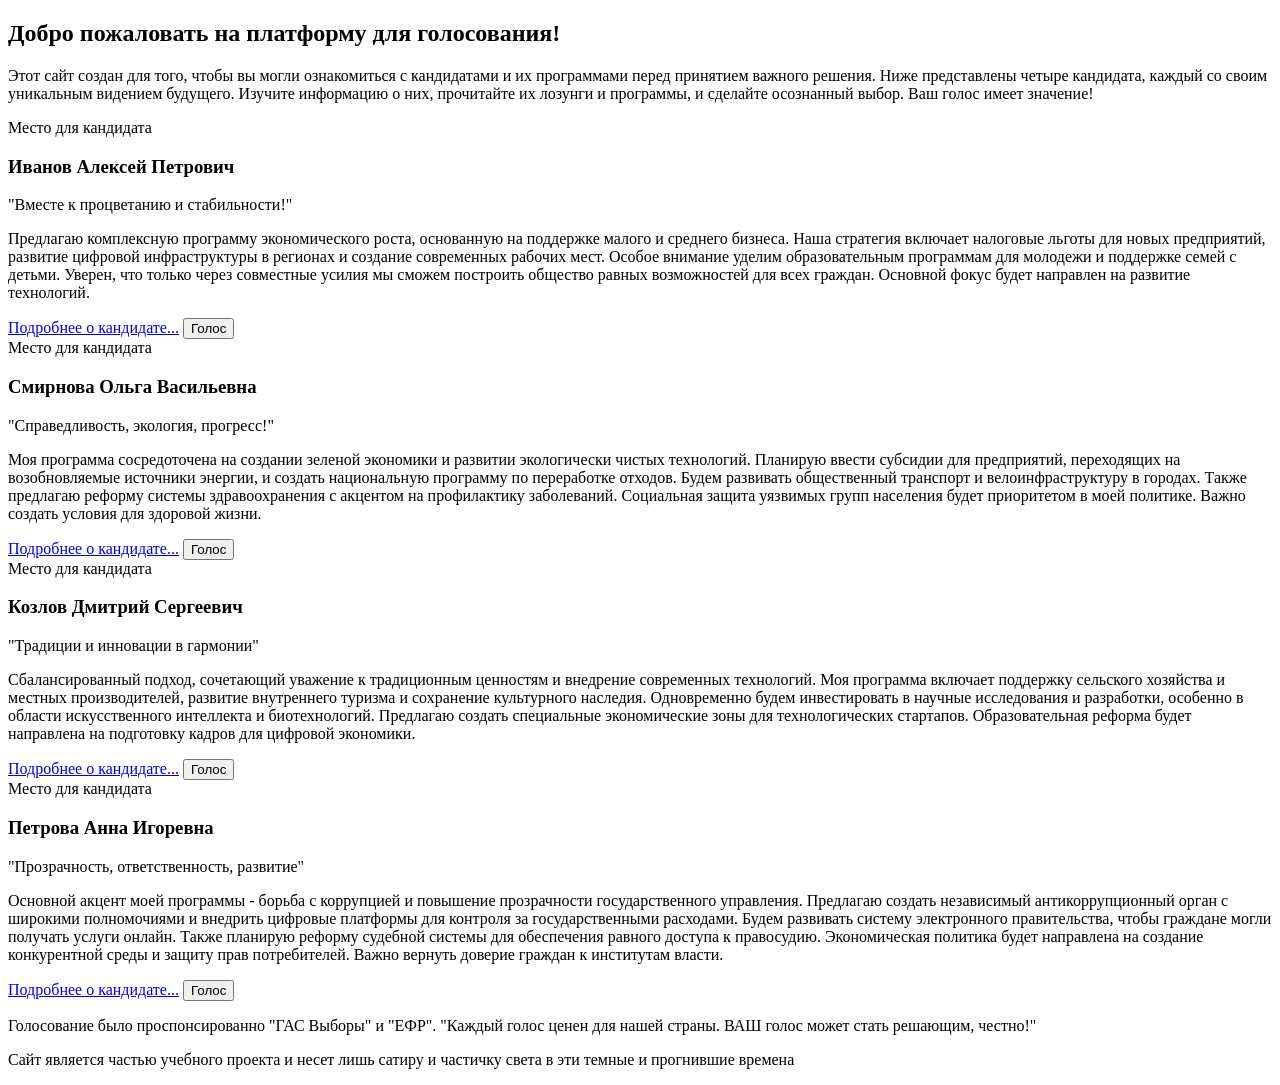
==== DownWithVVP/web/site1/index.html @ 388fd5a3 "start rep" ====
<!DOCTYPE html>
<html lang="ru">
<head>
    <meta charset="UTF-8">
    <meta name="viewport" content="width=device-width, initial-scale=1.0">
    <title>Сайт для голосования</title>
    <link rel="stylesheet" href="/css/style.css">
    <style></style>
</head>
<body>
    <article>
        <h1>Добро пожаловать на платформу для голосования!</h1>
        <p>Этот сайт создан для того, чтобы вы могли ознакомиться с кандидатами и их программами перед принятием важного решения. Ниже представлены четыре кандидата, каждый со своим уникальным видением будущего. Изучите информацию о них, прочитайте их лозунги и программы, и сделайте осознанный выбор. Ваш голос имеет значение!</p>
    </article>

    <main>
        <div class="candidate">
            <div class="candidate-header">
                <div class="photo-placeholder">Место для кандидата</div>
                <div class="candidate-info">
                    <h3>Иванов Алексей Петрович</h3>
                    <p class="slogan">"Вместе к процветанию и стабильности!"</p>
                </div>
            </div>
            <p class="candidate-description">Предлагаю комплексную программу экономического роста, основанную на поддержке малого и среднего бизнеса. Наша стратегия включает налоговые льготы для новых предприятий, развитие цифровой инфраструктуры в регионах и создание современных рабочих мест. Особое внимание уделим образовательным программам для молодежи и поддержке семей с детьми. Уверен, что только через совместные усилия мы сможем построить общество равных возможностей для всех граждан. Основной фокус будет направлен на развитие технологий.</p>
            <div class="candidate-footer">
                <a href="#" class="more-link">Подробнее о кандидате...</a>
                <button class="vote-button">Голос</button>
            </div>
        </div>

        <div class="candidate">
            <div class="candidate-header">
                <div class="photo-placeholder">Место для кандидата</div>
                <div class="candidate-info">
                    <h3>Смирнова Ольга Васильевна</h3>
                    <p class="slogan">"Справедливость, экология, прогресс!"</p>
                </div>
            </div>
            <p class="candidate-description">Моя программа сосредоточена на создании зеленой экономики и развитии экологически чистых технологий. Планирую ввести субсидии для предприятий, переходящих на возобновляемые источники энергии, и создать национальную программу по переработке отходов. Будем развивать общественный транспорт и велоинфраструктуру в городах. Также предлагаю реформу системы здравоохранения с акцентом на профилактику заболеваний. Социальная защита уязвимых групп населения будет приоритетом в моей политике. Важно создать условия для здоровой жизни.</p>
            <div class="candidate-footer">
                <a href="#" class="more-link">Подробнее о кандидате...</a>
                <button class="vote-button">Голос</button>
            </div>
        </div>

        <div class="candidate">
            <div class="candidate-header">
                <div class="photo-placeholder">Место для кандидата</div>
                <div class="candidate-info">
                    <h3>Козлов Дмитрий Сергеевич</h3>
                    <p class="slogan">"Традиции и инновации в гармонии"</p>
                </div>
            </div>
            <p class="candidate-description">Сбалансированный подход, сочетающий уважение к традиционным ценностям и внедрение современных технологий. Моя программа включает поддержку сельского хозяйства и местных производителей, развитие внутреннего туризма и сохранение культурного наследия. Одновременно будем инвестировать в научные исследования и разработки, особенно в области искусственного интеллекта и биотехнологий. Предлагаю создать специальные экономические зоны для технологических стартапов. Образовательная реформа будет направлена на подготовку кадров для цифровой экономики.</p>
            <div class="candidate-footer">
                <a href="#" class="more-link">Подробнее о кандидате...</a>
                <button class="vote-button">Голос</button>
            </div>
        </div>

        <div class="candidate">
            <div class="candidate-header">
                <div class="photo-placeholder">Место для кандидата</div>
                <div class="candidate-info">
                    <h3>Петрова Анна Игоревна</h3>
                    <p class="slogan">"Прозрачность, ответственность, развитие"</p>
                </div>
            </div>
            <p class="candidate-description">Основной акцент моей программы - борьба с коррупцией и повышение прозрачности государственного управления. Предлагаю создать независимый антикоррупционный орган с широкими полномочиями и внедрить цифровые платформы для контроля за государственными расходами. Будем развивать систему электронного правительства, чтобы граждане могли получать услуги онлайн. Также планирую реформу судебной системы для обеспечения равного доступа к правосудию. Экономическая политика будет направлена на создание конкурентной среды и защиту прав потребителей. Важно вернуть доверие граждан к институтам власти.</p>
            <div class="candidate-footer">
                <a href="#" class="more-link">Подробнее о кандидате...</a>
                <button class="vote-button">Голос</button>
            </div>
        </div>
    </main>

    <footer>
        <p>Голосование было проспонсированно "ГАС Выборы" и "ЕФР". "Каждый голос ценен для нашей страны. ВАШ голос может стать решающим, честно!"</p>
        <p>Сайт является частью учебного проекта и несет лишь сатиру и частичку света в эти темные и прогнившие времена</p>
    </footer>

    <script>
        // Добавляем функциональность кнопкам "Голос"
        document.querySelectorAll('.vote-button').forEach(button => {
            button.addEventListener('click', function() {
                const candidateName = this.closest('.candidate').querySelector('h3').textContent;
                alert(`Спасибо за ваш голос за ${candidateName}! Ваш выбор очень важен для нас.`);
            });
        });

        // Добавляем функциональность ссылкам "Подробнее о кандидате..."
        document.querySelectorAll('.more-link').forEach(link => {
            link.addEventListener('click', function(e) {
                e.preventDefault();
                const candidateName = this.closest('.candidate').querySelector('h3').textContent;
                alert(`Здесь должна открываться подробная информация о кандидате: ${candidateName}`);
            });
        });
    </script>
</body>
</html>
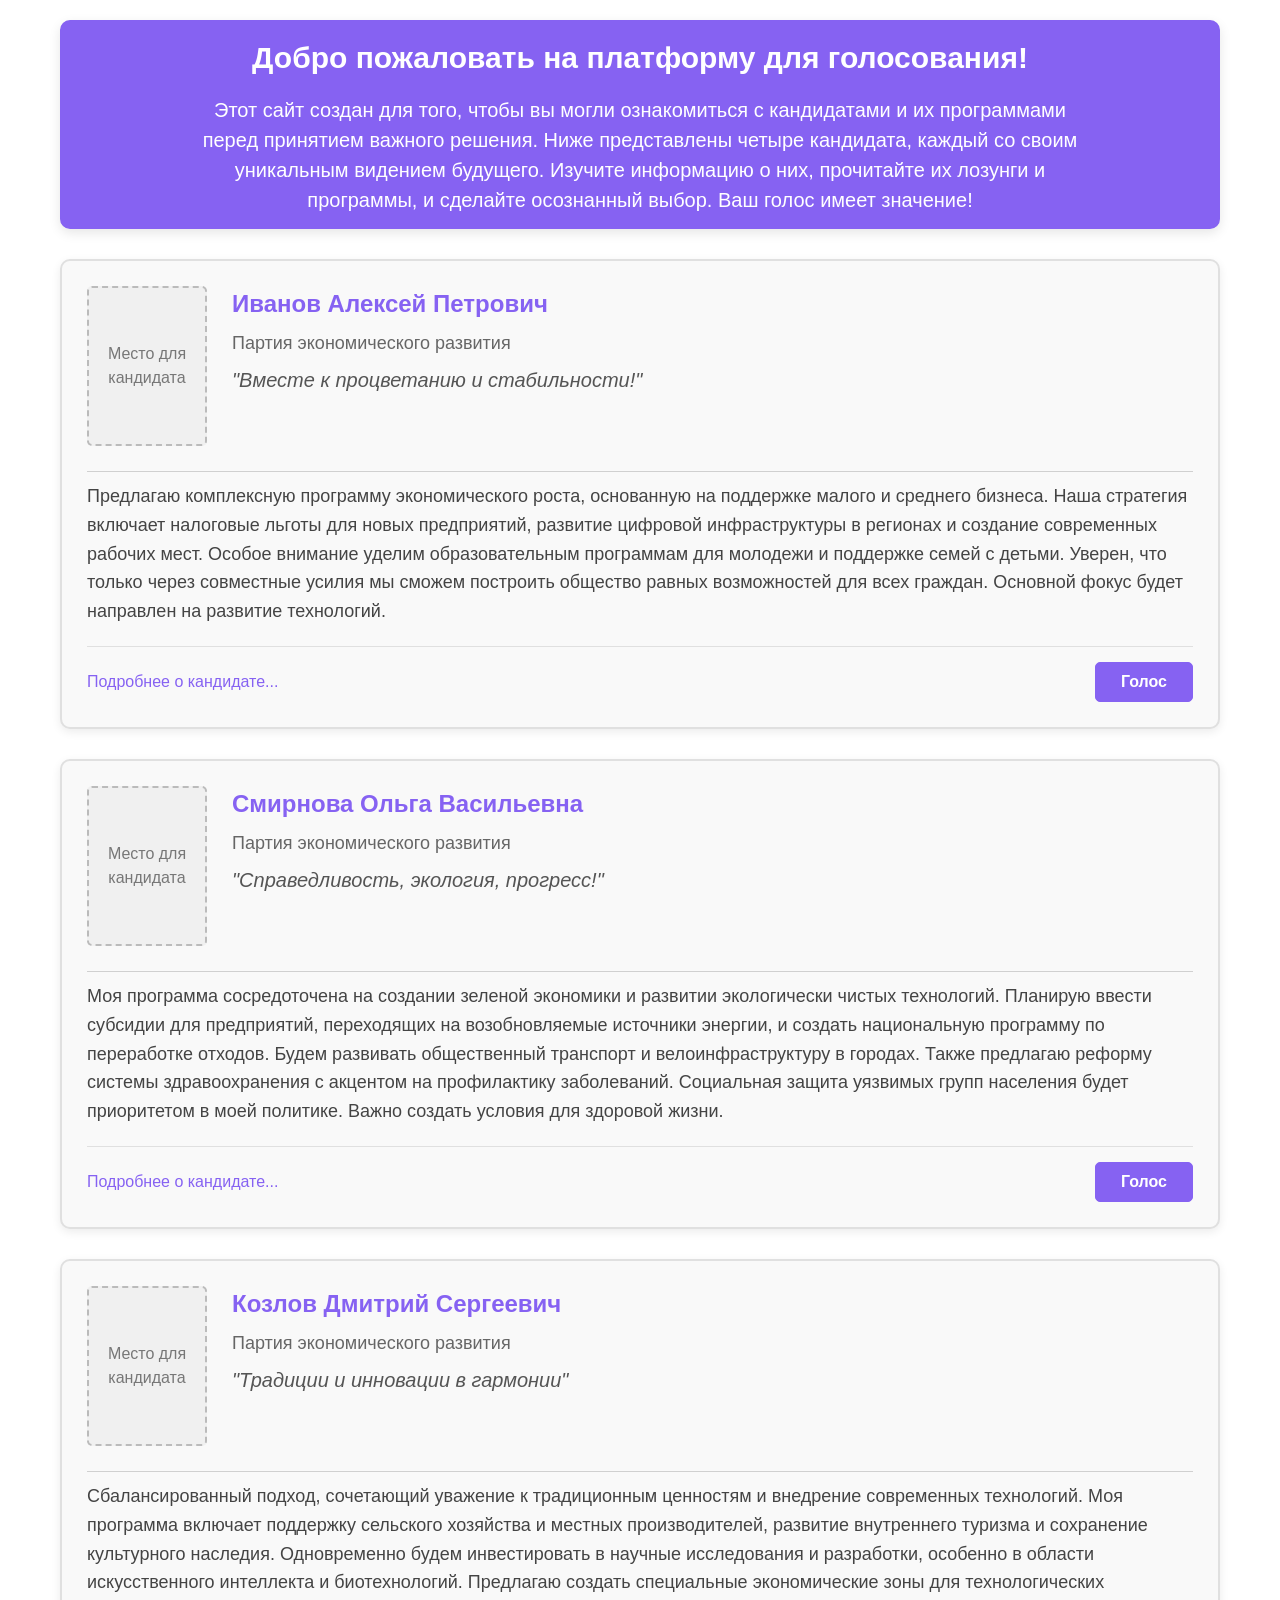
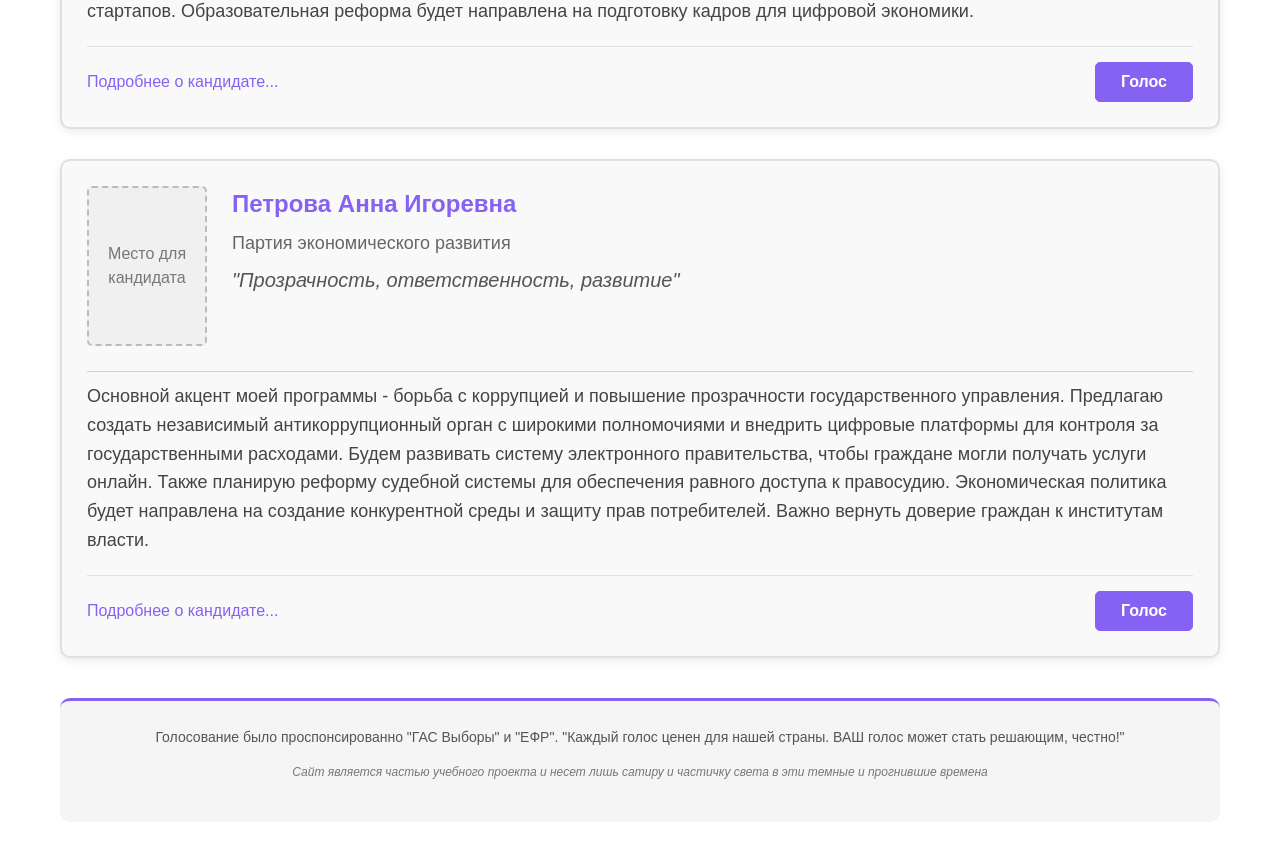
==== commit 84c8fe04: "temp ansible role" ====
--- a/DownWithVVP/web/site1/index.html
+++ b/DownWithVVP/web/site1/index.html
@@ -4,7 +4,7 @@
     <meta charset="UTF-8">
     <meta name="viewport" content="width=device-width, initial-scale=1.0">
     <title>Сайт для голосования</title>
-    <link rel="stylesheet" href="/css/style.css">
+    <link rel="stylesheet" href="css/style.css">
     <style></style>
 </head>
 <body>
@@ -19,6 +19,7 @@
                 <div class="photo-placeholder">Место для кандидата</div>
                 <div class="candidate-info">
                     <h3>Иванов Алексей Петрович</h3>
+                    <p class="party">Партия экономического развития</p>
                     <p class="slogan">"Вместе к процветанию и стабильности!"</p>
                 </div>
             </div>
@@ -34,6 +35,7 @@
                 <div class="photo-placeholder">Место для кандидата</div>
                 <div class="candidate-info">
                     <h3>Смирнова Ольга Васильевна</h3>
+                    <p class="party">Партия экономического развития</p>
                     <p class="slogan">"Справедливость, экология, прогресс!"</p>
                 </div>
             </div>
@@ -49,6 +51,7 @@
                 <div class="photo-placeholder">Место для кандидата</div>
                 <div class="candidate-info">
                     <h3>Козлов Дмитрий Сергеевич</h3>
+                    <p class="party">Партия экономического развития</p>
                     <p class="slogan">"Традиции и инновации в гармонии"</p>
                 </div>
             </div>
@@ -64,6 +67,7 @@
                 <div class="photo-placeholder">Место для кандидата</div>
                 <div class="candidate-info">
                     <h3>Петрова Анна Игоревна</h3>
+                    <p class="party">Партия экономического развития</p>
                     <p class="slogan">"Прозрачность, ответственность, развитие"</p>
                 </div>
             </div>
--- a/DownWithVVP/web/site1/css/style.css
+++ b/DownWithVVP/web/site1/css/style.css
@@ -0,0 +1,230 @@
+/* Общие стили */
+* {
+    margin: 0;
+    padding: 0;
+    box-sizing: border-box;
+}
+
+body {
+    font-size: 16px;
+    font-family: "PT Astra Sans", Arial, sans-serif;
+    background-color: white;
+    line-height: 1.5;
+    color: #333;
+    padding: 20px;
+    max-width: 1200px;
+    margin: 0 auto;
+}
+
+/* Стили для article - измененные */
+article {
+    font-family: "TT Firs Neue", sans-serif, Arial;
+    border: 2px solid rgb(134, 98, 242);
+    background-color: rgb(134, 98, 242);
+    color: white;
+    padding: 12.5px; /* Уменьшенный внутренний отступ в два раза */
+    margin-bottom: 30px;
+    border-radius: 10px;
+    box-shadow: 0 4px 12px rgba(0, 0, 0, 0.1);
+}
+
+article h1 {
+    font-size: 30px; /* Увеличен на 2px */
+    margin-bottom: 15px;
+    text-align: center;
+}
+
+article p {
+    font-size: 20px; /* Увеличен на 2px */
+    text-align: center;
+    max-width: 900px;
+    margin: 0 auto;
+}
+
+/* Стили для main и кандидатов - измененные */
+main {
+    display: flex;
+    flex-direction: column;
+    gap: 30px;
+    margin-bottom: 40px;
+}
+
+.candidate {
+    display: flex;
+    flex-direction: column;
+    border: 2px solid #e0e0e0;
+    border-radius: 10px;
+    padding: 25px;
+    background-color: #f9f9f9;
+    box-shadow: 0 3px 10px rgba(0, 0, 0, 0.08);
+    transition: transform 0.3s ease, box-shadow 0.3s ease;
+}
+
+.candidate:hover {
+    transform: translateY(-5px);
+    box-shadow: 0 5px 15px rgba(0, 0, 0, 0.1);
+}
+
+.candidate-header {
+    display: flex;
+    gap: 25px;
+    margin-bottom: 15px; /* Уменьшен отступ */
+    align-items: flex-start;
+}
+
+.photo-placeholder {
+    width: 120px;
+    height: 160px;
+    background-color: #f0f0f0;
+    border: 2px dashed #bbb;
+    border-radius: 5px;
+    display: flex;
+    align-items: center;
+    justify-content: center;
+    color: #777;
+    font-size: 16px; /* Увеличен на 2px */
+    text-align: center;
+    padding: 10px;
+    flex-shrink: 0;
+}
+
+.candidate-info {
+    flex: 1;
+}
+
+.candidate-info h3 {
+    font-size: 24px; /* Увеличен на 2px */
+    color: rgb(134, 98, 242);
+    margin-bottom: 8px;
+    font-family: "TT Firs Neue", sans-serif, Arial;
+}
+
+.candidate-info .party {
+    font-size: 18px; /* Размер шрифта для названия партии */
+    color: #666;
+    margin-bottom: 8px;
+    font-weight: 500;
+    font-family: "PT Astra Sans", Arial, sans-serif;
+}
+
+.candidate-info .slogan {
+    font-size: 20px; /* Увеличен на 2px */
+    font-style: italic;
+    color: #555;
+    margin-bottom: 5px;
+}
+
+.candidate-description {
+    margin-top: 10px; /* Смещен выше */
+    padding-top: 10px; /* Уменьшен отступ сверху */
+    border-top: 1px solid #d0d0d0; /* Светлее линия разделения */
+    color: #444;
+    line-height: 1.6;
+    font-size: 18px; /* Увеличен на 2px */
+}
+
+/* Новый блок с ссылкой и кнопкой */
+.candidate-footer {
+    display: flex;
+    justify-content: space-between;
+    align-items: center;
+    margin-top: 20px;
+    padding-top: 15px;
+    border-top: 1px solid #e0e0e0;
+}
+
+.more-link {
+    font-size: 16px;
+    color: rgb(134, 98, 242);
+    text-decoration: none;
+    font-weight: 500;
+    transition: color 0.3s ease;
+}
+
+.more-link:hover {
+    color: #8a6de6;
+    text-decoration: underline;
+}
+
+.vote-button {
+    padding: 10px 25px;
+    border: 1px solid rgb(134, 98, 242);
+    background-color: rgb(134, 98, 242);
+    color: white;
+    font-family: "PT Astra Sans", Arial, sans-serif;
+    font-size: 16px;
+    font-weight: bold;
+    border-radius: 5px;
+    cursor: pointer;
+    transition: all 0.3s ease;
+}
+
+.vote-button:hover {
+    background-color: white;
+    color: rgb(134, 98, 242);
+}
+
+/* Стили для footer */
+footer {
+    text-align: center;
+    padding: 25px;
+    background-color: #f5f5f5;
+    border-radius: 10px;
+    border-top: 3px solid rgb(134, 98, 242);
+    margin-top: 20px;
+}
+
+footer p {
+    margin-bottom: 15px;
+    vertical-align: middle;
+    line-height: 1.6;
+}
+
+footer p:first-child {
+    font-size: 14px;
+    color: #555;
+}
+
+footer p:last-child {
+    font-size: 12px;
+    color: #777;
+    font-style: italic;
+}
+
+/* Адаптивность */
+@media (max-width: 768px) {
+    body {
+        padding: 15px;
+    }
+
+    .candidate-header {
+        flex-direction: column;
+        gap: 15px;
+    }
+
+    .photo-placeholder {
+        align-self: center;
+    }
+
+    article h1 {
+        font-size: 26px; /* Увеличен на 2px */
+    }
+
+    article p {
+        font-size: 18px; /* Увеличен на 2px */
+    }
+    
+    .candidate-info .party {
+        font-size: 16px; /* Уменьшаем размер на мобильных */
+    }
+
+    .candidate-footer {
+        flex-direction: column;
+        gap: 15px;
+        align-items: stretch;
+    }
+
+    .vote-button {
+        width: 100%;
+    }
+}
